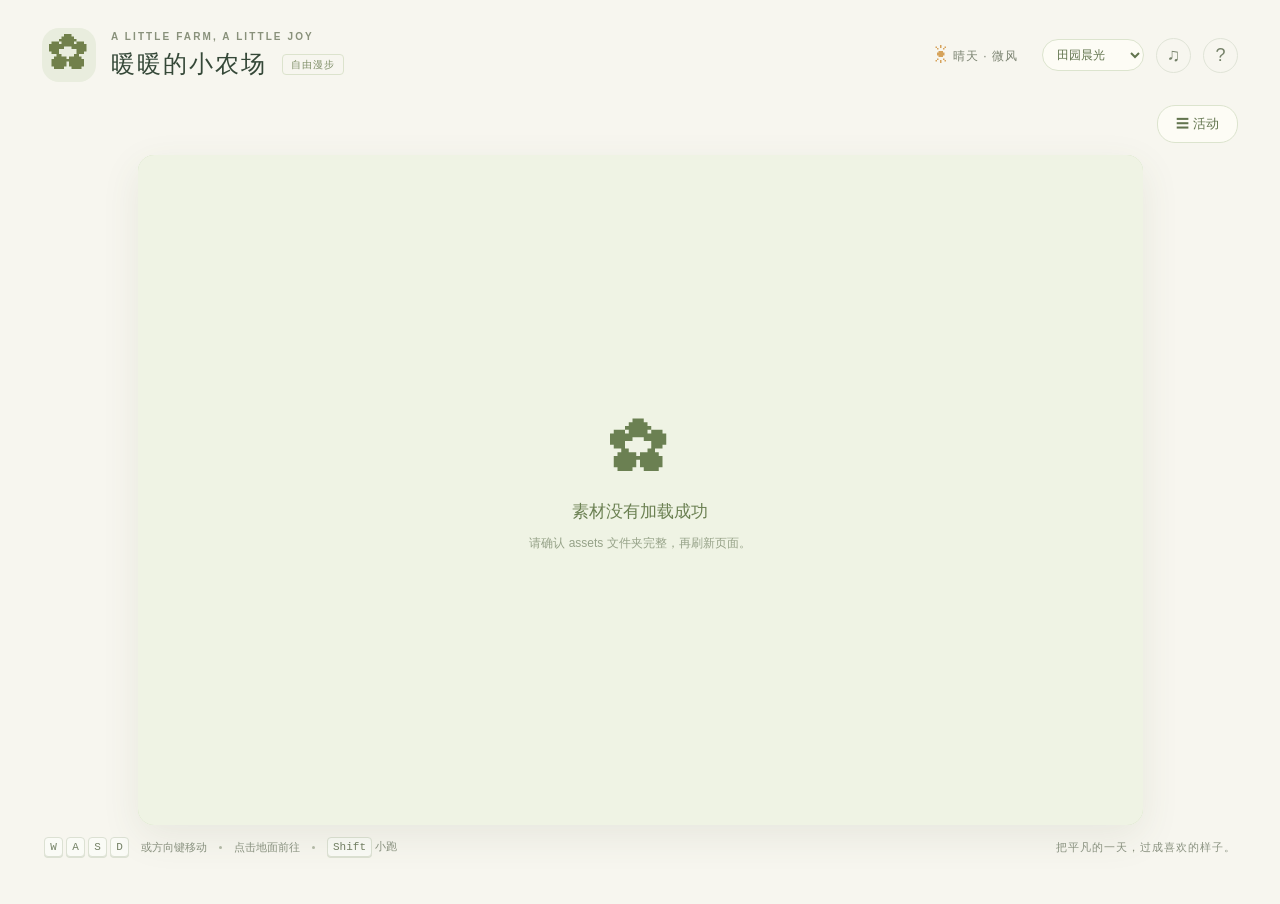
==== index.html @ e3408d58 "feat: add cozy farm game" ====
<!doctype html>
<html lang="zh-CN">
  <head>
    <meta charset="UTF-8" />
    <meta name="viewport" content="width=device-width, initial-scale=1" />
    <title>暖暖的小农场</title>
    <link rel="stylesheet" href="css/style.css?v=full-audit-69" />
    <link rel="stylesheet" href="css/travel.css?v=full-audit-69" />
    <link rel="stylesheet" href="css/fridge.css?v=fridge-65" />
    <link rel="stylesheet" href="css/medicine.css?v=medicine-67" />
  </head>
  <body>
    <main class="farm-app">
      <header>
        <div class="brand">
          <span class="brand-icon">✿</span>
          <div>
            <p class="eyebrow">A LITTLE FARM, A LITTLE JOY</p>
            <h1>暖暖的小农场<span>自由漫步</span></h1>
          </div>
        </div>
        <div class="header-right">
          <span class="weather">☀ <span>晴天 · 微风</span></span
          ><select id="music-track" aria-label="选择背景音乐">
            <option value="meadow">田园晨光</option>
            <option value="breeze">微风小步舞</option>
            <option value="moon">月光摇篮曲</option></select
          ><button
            id="sound"
            class="icon-button"
            aria-label="开启背景音乐"
            title="点击游戏后播放背景音乐"
          >
            ♫</button
          ><button id="help" class="icon-button" aria-label="操作说明" title="操作说明">?</button>
        </div>
      </header>
      <button
        id="toggle-activities"
        class="activities-toggle"
        aria-expanded="false"
        aria-controls="activity-drawer"
      >
        ☰ 活动
      </button>
      <div class="play-layout">
        <div class="play-area">
          <section class="game-shell" aria-label="可操作的农场场景">
            <canvas
              id="game"
              width="1536"
              height="1024"
              tabindex="0"
              aria-label="农场游戏，方向键或 WASD 移动，E 互动，Shift 奔跑"
            ></canvas>
            <div id="loading" class="loading">
              <span>✿</span><strong>农场正在醒来…</strong>
              <p>草地、阳光，还有等你的小伙伴</p>
            </div>
            <div class="scene-badge"><span class="live-dot"></span> 慢慢走，今天没有要赶的路</div>
            <div id="toast" class="toast" role="status" aria-live="polite">
              点击草地，开始你的农场散步吧
            </div>
            <button id="interact" class="interact" hidden>互动 <kbd>E</kbd></button>
            <button id="pump-swing" class="interact pump-swing" hidden>
              按住用力荡 <kbd>空格</kbd>
            </button>
            <section id="clothes-panel" class="clothes-panel" aria-label="衣柜换衣服" hidden>
              <strong>暖暖的衣柜</strong>
              <p>挑一套今天想穿的衣服</p>
              <button data-outfit="pink" aria-pressed="true">🌸 拿出并穿上粉色格纹裙</button>
              <button data-outfit="blue" aria-pressed="false">🩵 拿出并穿上蓝色格纹裙</button>
              <button data-outfit="pajamas" aria-pressed="false">🌙 拿出并穿上兔兔睡衣</button>
              <button data-outfit="robe" aria-pressed="false">🛁 拿出并穿上浴袍</button>
              <button data-outfit="down" aria-pressed="false">❄ 拿出并穿上羽绒服</button>
              <button data-room="shoeRack">🥿 去鞋架拿拖鞋</button>
              <button id="close-clothes">关上衣柜</button>
            </section>
            <section id="kitchen-panel" class="clothes-panel" aria-label="选择要做的饭" hidden>
              <strong>今天做什么？</strong>
              <p>食材可用背包或冰箱里的；做好后端到饭桌</p>
              <button data-recipe="vegetables">🍚 蔬菜饭</button
              ><button data-recipe="mushroom">🍄 蘑菇汤（1 个蘑菇）</button
              ><button data-recipe="fish">🐟 煎鱼（1 条鱼）</button
              ><button data-recipe="meat">🥩 肉菜饭（1 份肉）</button
              ><button id="close-kitchen">收起菜单</button>
            </section>
            <div class="dpad" aria-label="触屏方向控制">
              <button data-key="ArrowUp" aria-label="向上走">↑</button
              ><button data-key="ArrowLeft" aria-label="向左走">←</button
              ><button data-key="ArrowDown" aria-label="向下走">↓</button
              ><button data-key="ArrowRight" aria-label="向右走">→</button>
            </div>
          </section>
          <footer>
            <div class="instructions">
              <span class="key-group"><kbd>W</kbd><kbd>A</kbd><kbd>S</kbd><kbd>D</kbd></span
              ><span>或方向键移动</span><i></i><span>点击地面前往</span><i></i
              ><span><kbd>Shift</kbd> 小跑</span>
            </div>
            <span class="footer-note">把平凡的一天，过成喜欢的样子。</span>
          </footer>
        </div>
        <aside id="activity-drawer" aria-label="活动菜单" hidden>
          <div class="drawer-heading">
            <h2>想做点什么？</h2>
            <button id="close-activities" aria-label="收起活动菜单">×</button>
          </div>
          <nav class="travel-bar" aria-label="进出家门">
            <span id="scene-name">🌿 农场</span><button id="go-house">⌂ 开门回家</button
            ><button id="go-farm" hidden>🌿 返回农场</button>
            <span id="farm-clock">☀ 09:00 · 白天</span
            ><select id="time-of-day" aria-label="切换农场时间">
              <option value="9">白天</option>
              <option value="13">中午</option>
              <option value="18">夜晚</option>
              <option value="23">深夜</option>
            </select>
            <select id="farm-season" aria-label="选择季节">
              <option value="0">春天</option>
              <option value="1">夏天</option>
              <option value="2">秋天</option>
              <option value="3">冬天</option>
            </select>
            <span id="season-progress">春天 · 第1天，共4天</span>
            <select id="farm-weather" aria-label="选择天气">
              <option value="sunny">晴天</option>
              <option value="cloudy">多云</option>
              <option value="rain">下雨</option>
              <option value="wind">微风</option>
              <option value="snow">下雪</option>
              <option value="hail">冰雹</option>
            </select>
            <span id="health-status" hidden></span>
            <span id="pet-health-status" hidden></span>
            <span id="room-hint">沿着小路去探索吧</span
            ><strong id="inventory" class="inventory">🌼 0　🐟 0　♡ 0</strong>
            <button id="open-backpack">🎒 背包</button>
            <button id="open-guide">📖 图鉴</button>
            <button id="open-medicine" hidden>💊 药盒和疗程</button>
          </nav>
          <section class="control-deck" aria-label="今天想玩什么">
            <div id="farm-buttons" class="control-group">
              <h2>🌿 农场活动</h2>
              <div class="control-grid">
                <button data-place="pen">⌂ 进入养殖场</button
                ><button data-place="animals">🌾 给动物喂食</button
                ><button data-place="pond">🐟 池塘钓鱼</button>
                <button id="open-farm-care">♡ 抚摸动物和感情度</button>
                <button id="herd-cat" hidden>🐈 带鸡去放牧</button>
                <button id="herd-dog" hidden>🐕 带大动物放牧</button>
                <button id="shelter-animals">☂ 带回避雨</button>
                <button data-place="flowers">🌼 采花</button><button id="ride-horse">🐴 骑马</button
                ><button id="go-swing" data-place="swing">♧ 荡秋千</button>
                <button data-place="travel">🧭 走出农场</button>
              </div>
            </div>
            <div id="room-buttons" class="control-group" hidden>
              <h2>⌂ 屋内活动</h2>
              <div class="control-grid">
                <button data-room="bed">🛏 睡觉</button
                ><button data-room="wardrobe">♧ 卧室左侧 · 衣柜换衣</button
                ><button data-room="tv">📺 看电视</button>
                <button data-room="bathroom">🫧 洗手</button
                ><button data-room="toilet">🚽 使用马桶</button
                ><button data-room="balcony">☀ 去阳台</button>
                <button data-room="bedroom">☾ 去卧室</button
                ><button data-room="petFood">🥣 添猫粮狗粮</button>
                <button data-room="balconyDoor">🚪 开关阳台门</button>
                <button data-room="curtains">🪟 开关窗帘</button>
                <button data-room="nap">☀ 睡午觉</button>
                <button data-room="alarm">⏰ 床头闹钟</button>
                <button data-room="bath">🛁 洗澡</button>
                <button data-room="sofa">🛋 坐沙发</button
                ><button data-room="kitchen">🍳 厨房做饭</button
                ><button data-room="fridge">❄ 厨房冰箱</button
                ><button data-room="dining">🍽 饭桌吃饭</button>
                <button data-room="shoeRack">👟 鞋架和袜子</button>
                <button id="water-plants">🌱 照顾盆栽</button>
                <button data-room="airConditioner">❄ 开关空调</button>
              </div>
            </div>
            <div id="explore-buttons" class="control-group" hidden>
              <h2 id="explore-title">往哪里走？</h2>
              <div id="explore-grid" class="control-grid"></div>
            </div>
            <div class="control-group">
              <h2>🐾 小伙伴</h2>
              <div class="control-grid pet-grid">
                <button id="walk-dog" aria-pressed="false">🐕 遛萨摩耶</button
                ><button data-play-pet="dog">⚾ 和狗玩球</button
                ><button data-play-pet="cat">🧶 和猫玩球</button>
                <button id="talk-nuannuan">💬 和暖暖聊聊</button>
                <button id="open-pet-care">🫶 抱抱和照料</button>
              </div>
            </div>
          </section>
        </aside>
      </div>
    </main>
    <section id="friend-panel" class="friend-panel" aria-label="和朋友聊天" hidden>
      <button id="close-friend" aria-label="结束聊天">×</button>
      <h2 id="friend-title">交朋友</h2>
      <p id="friend-line"></p>
      <button data-friend-action="hello">👋 打个招呼</button
      ><button data-friend-action="flower">🌼 送一朵花</button
      ><button data-friend-action="food">🥐 分享一份食物</button>
    </section>
    <dialog id="farm-care-dialog">
      <button id="close-farm-care" aria-label="关闭动物照料">×</button>
      <h2>♡ 和农场动物亲近</h2>
      <p>轻轻摸摸它们，感情度会增加。长时间不陪伴，或下雨忘了带回棚里，感情度会慢慢下降。</p>
      <ul id="farm-care-list"></ul>
    </dialog>
    <dialog id="backpack-dialog">
      <button id="close-backpack" aria-label="关闭背包">×</button>
      <h2>🎒 暖暖的背包</h2>
      <p>花朵、小鱼、食物、蘑菇、虫子、木材和树叶都放在这里。</p>
      <ul id="bag-items"></ul>
      <button id="eat-food">吃一份食物</button>
      <p>新鲜食材可存进家里的冰箱；取出的冰淇淋和冰沙可以到饭桌坐下吃。</p>
      <p>物品在本次游戏里保留，刷新后重新开始。</p>
    </dialog>
    <dialog id="guide-dialog" class="collection-dialog">
      <button id="close-guide" aria-label="关闭图鉴">×</button>
      <h2>📖 暖暖的图鉴</h2>
      <p>老鼠、鱼、蘑菇、大树、树叶和动物，发现与捕获记录会自动保存。</p>
      <div id="guide-items"></div>
    </dialog>
    <dialog id="medicine-dialog" class="collection-dialog" aria-label="药盒和疗程">
      <button id="close-medicine" aria-label="收好药盒">×</button>
      <h2>💊 药盒和疗程</h2>
      <p>这是游戏里的虚构药水。医生开药后，每天用两种，完成三天疗程再恢复；同一天重复用药不会更快。</p>
      <ul id="medicine-list"></ul>
      <p>猫狗用药要走近它们，等它们醒着再喂。没完成的疗程会保留，不会过一天就自动好。</p>
    </dialog>
    <dialog id="fridge-dialog" class="collection-dialog" aria-label="厨房冰箱">
      <button id="close-fridge" aria-label="关好冰箱门">×</button>
      <h2>❄ 厨房冰箱</h2>
      <p>上层放冷冻肉和鱼，下层放冰淇淋、冰沙。做饭可直接用冰箱里的食材。</p>
      <ul id="fridge-items"></ul>
      <p id="fridge-freshness"></p>
      <button id="discard-spoiled-food">清理背包里变质的食物</button>
    </dialog>
    <dialog id="pet-care-dialog" class="collection-dialog">
      <button id="close-pet-care" aria-label="收起宠物照料">×</button>
      <h2>🫶 照料小伙伴</h2>
      <p>猫狗可抱、可背；小马可以骑出去。羊、猪、牛和鸡留在养殖场，可进去喂食、抚摸。</p>
      <label for="care-pet">选一个小伙伴</label
      ><select id="care-pet">
        <option value="cat">布偶猫</option>
        <option value="dog">萨摩耶</option>
        <option value="lamb">小羊</option>
        <option value="chicken">小鸡</option>
        <option value="pig">小猪</option>
        <option value="cow">小牛</option>
        <option value="horse">小马</option>
      </select>
      <div class="choice-grid">
        <button data-pet-care="hold">抱在怀里</button><button data-pet-care="back">背在背上</button
        ><button data-pet-care="bed">让它上床</button><button data-pet-care="wash">给它洗澡</button
        ><button data-pet-care="release">放下来 / 下床</button>
        <button data-pet-care="push">推着一起走</button
        ><button data-pet-care="ride">骑着去散步</button>
      </div>
    </dialog>
    <dialog id="alarm-dialog" class="collection-dialog">
      <button id="close-alarm" aria-label="收起闹钟">×</button>
      <h2>⏰ 床头闹钟</h2>
      <label for="nap-duration">午觉睡多久？</label>
      <select id="nap-duration" aria-label="午睡时长">
        <option value="0.5">半小时午觉（游戏里约 15 秒）</option>
        <option value="1">一小时午觉（游戏里约 30 秒）</option>
        <option value="1.5">一个半小时午觉（游戏里约 45 秒）</option>
      </select>
      <label for="morning-alarm">早上几点响？</label>
      <select id="morning-alarm" aria-label="早上闹钟时间">
        <option value="7">早上 7 点</option>
        <option value="8">早上 8 点</option>
        <option value="9">早上 9 点</option>
      </select>
      <p>睡前自动上好闹钟，到点叮铃铃响。午觉醒来仍是下午。开启声音就能听见铃声。</p>
      <button id="save-alarm">设好闹钟</button>
    </dialog>
    <dialog id="fish-dialog" class="collection-dialog">
      <h2>🐟 看看刚钓上的鱼</h2>
      <canvas
        id="caught-fish-picture"
        width="360"
        height="240"
        role="img"
        aria-label="刚钓上来的鱼"
        style="
          display: block;
          width: 100%;
          max-width: 360px;
          height: auto;
          margin: auto;
        "
      ></canvas>
      <p id="caught-fish-name"></p>
      <p id="caught-fish-description">已经放进背包，可以慢慢看清它的样子。</p>
      <button id="close-fish">看好了，继续玩</button>
    </dialog>
    <dialog id="shoes-dialog" class="collection-dialog">
      <button id="close-shoes" aria-label="收起鞋架">×</button>
      <h2>👟 暖暖的鞋架</h2>
      <p>在家穿拖鞋。选好的外出鞋，会在出门时换上。</p>
      <h3>出门穿什么？</h3>
      <div id="shoe-options" class="choice-grid"></div>
      <h3>家里的拖鞋</h3>
      <div id="slipper-options" class="choice-grid"></div>
      <h3>挑一双袜子</h3>
      <div id="sock-options" class="choice-grid"></div>
      <p id="shoe-summary" role="status"></p>
    </dialog>
    <dialog id="help-dialog">
      <button id="close-help" aria-label="关闭说明">×</button><span class="dialog-flower">✿</span>
      <h2>欢迎来到暖暖的小农场</h2>
      <p>方向键 / WASD 移动，Shift 小跑，E 互动。<br />点击地面也可以自动绕路前往。</p>
      <p>
        在桥上抛竿后等浮漂，鱼会先试探鱼饵。<br />浮漂沉下去时按 E 提竿，再按住 E 收线。<br />拉力变红就松开一下，也可以按住屏幕按钮。<br />走开或按
        Esc 可以收起鱼竿。
      </p>
      <p>
        树、房子、围栏和动物不能攀爬。<br />点「骑马」上马，E 下马。<br />点「开门回家」探索房间，客厅可以看电视。
      </p>
      <p>第一次操作后播放舒缓音乐和轻流水声。<br />右上角音符可以静音。</p>
      <button id="start-playing">去散步吧 →</button>
    </dialog>
    <!-- 普通脚本共享游戏状态：保留以下加载顺序；game.js 在功能模块后启动。 -->
    <script src="js/music.js?v=voice-24"></script>
    <script src="js/world.js?v=texture-audit-75"></script>
    <script src="js/farm.js?v=texture-audit-76"></script>
    <script src="js/fishing.js?v=fish-species-35"></script>
    <script src="js/pets.js?v=texture-audit-75"></script>
    <script src="js/swing.js?v=art-3"></script>
    <script src="js/toilet.js?v=bathroom-align-42"></script>
    <script src="js/home.js?v=texture-audit-75"></script>
    <script src="js/play.js?v=pet-plants-58"></script>
    <script src="js/night.js?v=texture-audit-75"></script>
    <script src="js/seasons.js?v=logic-review-72"></script>
    <script src="js/meteor.js?v=buildings-48"></script>
    <script src="js/barn.js?v=barn-45"></script>
    <script src="js/fireflies.js?v=pet-follow-44"></script>
    <script src="js/herding.js?v=seasonal-friends-63"></script>
    <script src="js/voices.js?v=pet-nearby-71"></script>
    <script src="js/animal-care.js?v=pet-plants-58"></script>
    <script src="js/explore.js?v=texture-audit-75"></script>
    <script src="js/seasonal-friends.js?v=seasonal-friends-63"></script>
    <script src="js/forest-adventure.js?v=guide-52"></script>
    <script src="js/market.js?v=texture-audit-76"></script>
    <script src="js/bath.js?v=bathrobe-37"></script>
    <script src="js/living.js?v=texture-audit-75"></script>
    <script src="js/belongings.js?v=texture-audit-75"></script>
    <script src="js/pet-care.js?v=texture-audit-75"></script>
    <script src="js/scenery.js?v=texture-audit-75"></script>
    <script src="js/buildings.js?v=texture-audit-75"></script>
    <script src="js/pet-health.js?v=texture-audit-75"></script>
    <script src="js/discoveries.js?v=guide-52"></script>
    <script src="js/animal-travel.js?v=logic-review-72"></script>
    <script src="js/late-sleep.js?v=logic-review-72"></script>
    <script src="js/plants.js?v=fridge-65"></script>
    <script src="js/pet-eating.js?v=pet-plants-58"></script>
    <script src="js/air-conditioner.js?v=season-days-61"></script>
    <script src="js/fridge.js?v=logic-review-72"></script>
    <script src="js/medicine.js?v=logic-review-72"></script>
    <script src="js/game.js?v=texture-audit-76"></script>
    <script src="js/drawer.js?v=art-3"></script>
  </body>
</html>
---- css/style.css ----
/* 页面基础样式：主题、场景画布、输入控件与通用弹窗。 */

:root {
  font-family: 'PingFang SC', 'Microsoft YaHei', sans-serif;
  color: #354838;
  background: #f7f6ef;
  font-synthesis: none;
}
* {
  box-sizing: border-box;
}
body {
  margin: 0;
}
.farm-app {
  max-width: 1560px;
  padding: 28px 42px 32px;
  margin: auto;
}
header {
  display: flex;
  align-items: center;
  justify-content: space-between;
  margin-bottom: 23px;
}
.brand {
  display: flex;
  align-items: center;
  gap: 15px;
}
.brand-icon {
  display: grid;
  place-items: center;
  background: #e9edde;
  color: #71804b;
  border-radius: 17px;
  width: 54px;
  height: 54px;
  font-size: 40px;
  flex-shrink: 0;
}
.eyebrow {
  font-size: 10px;
  letter-spacing: 2.1px;
  font-weight: 600;
  color: #89917b;
  margin: 0 0 6px;
}
h1 {
  font-size: 24px;
  letter-spacing: 2px;
  margin: 0;
  font-weight: 650;
  white-space: nowrap;
}
h1 span {
  font-size: 10px;
  letter-spacing: 1px;
  margin-left: 15px;
  color: #7d8d66;
  border: 1px solid #dce3cd;
  padding: 4px 8px;
  border-radius: 4px;
  vertical-align: middle;
}
.header-right {
  display: flex;
  align-items: center;
  gap: 12px;
}
.weather {
  font-size: 24px;
  color: #d6a35b;
  margin-right: 12px;
  white-space: nowrap;
}
.weather span {
  color: #7b8371;
  font-size: 12px;
  vertical-align: middle;
  letter-spacing: 1px;
}
button {
  font: inherit;
  cursor: pointer;
  -webkit-tap-highlight-color: transparent;
}
.icon-button {
  width: 35px;
  height: 35px;
  border: 1px solid #e0e4d7;
  background: transparent;
  border-radius: 50%;
  color: #758169;
  font-size: 18px;
}
.icon-button.active {
  background: #e1e9d2;
}
.game-shell {
  position: relative;
  border-radius: 16px;
  overflow: hidden;
  background: #c8deb2;
  box-shadow: 0 12px 38px #52634418;
  aspect-ratio: 3/2;
  max-height: calc(100vh - 250px);
  min-height: 320px;
  margin: auto;
}
canvas {
  display: block;
  width: 100%;
  height: 100%;
  object-fit: contain;
  cursor: crosshair;
  outline: none;
  touch-action: none;
}
.scene-badge {
  position: absolute;
  left: 22px;
  top: 21px;
  background: #fff9e9e3;
  color: #627052;
  border: 1px solid #fff9;
  padding: 9px 14px;
  border-radius: 30px;
  font-size: 11px;
  letter-spacing: 1px;
  pointer-events: none;
}
.live-dot {
  display: inline-block;
  background: #89a868;
  width: 6px;
  height: 6px;
  border-radius: 50%;
  margin-right: 6px;
}
.toast {
  position: absolute;
  bottom: 23px;
  left: 50%;
  transform: translateX(-50%);
  background: #fffbeded;
  border: 1px solid #fff8;
  padding: 11px 21px;
  border-radius: 30px;
  color: #5a654f;
  font-size: 13px;
  white-space: nowrap;
  box-shadow: 0 3px 14px #30402010;
  pointer-events: none;
  transition: opacity 0.4s;
}
.toast.quiet {
  opacity: 0;
}
.interact {
  position: absolute;
  bottom: 74px;
  left: 50%;
  transform: translateX(-50%);
  border: 0;
  background: #657b48;
  color: white;
  border-radius: 25px;
  padding: 10px 20px;
  box-shadow: 0 4px 18px #29341940;
}
.interact kbd {
  background: #fff2;
  border-color: #fff3;
  color: white;
  margin-left: 8px;
}
footer {
  display: flex;
  justify-content: space-between;
  align-items: center;
  padding: 17px 2px 23px;
  font-size: 11px;
  color: #8a9280;
}
.instructions {
  display: flex;
  align-items: center;
  gap: 12px;
}
.key-group {
  display: flex;
  gap: 3px;
}
kbd {
  display: inline-block;
  font: 10px inherit;
  min-width: 19px;
  text-align: center;
  padding: 3px 5px;
  border: 1px solid #dce1d3;
  background: #fafbf6;
  border-radius: 4px;
  color: #738064;
  box-shadow: 0 1px 0 #dce1d3;
}
.instructions i {
  width: 3px;
  height: 3px;
  border-radius: 50%;
  background: #b4bba8;
}
.footer-note {
  letter-spacing: 1px;
}
.activity-bar {
  display: flex;
  align-items: center;
  border-top: 1px solid #e3e6da;
  padding-top: 23px;
  gap: 16px;
}
.activity-title {
  min-width: 220px;
  margin-right: 8px;
}
.activity-title .eyebrow {
  font-size: 8px;
  letter-spacing: 1.6px;
}
h2 {
  font-size: 17px;
  font-weight: 600;
  letter-spacing: 1px;
  margin: 8px 0;
}
.activity-title p {
  color: #949b8b;
  font-size: 10px;
  margin: 8px 0;
}
.activity {
  display: flex;
  align-items: center;
  text-align: left;
  gap: 12px;
  flex: 1;
  border: 1px solid #e2e7d9;
  border-radius: 12px;
  background: #fcfcf7;
  padding: 17px 16px;
  color: #506047;
  transition:
    transform 0.2s,
    background 0.2s;
}
.activity:hover {
  transform: translateY(-3px);
  background: #edf1e3;
}
.activity:focus-visible,
button:focus-visible {
  outline: 2px solid #7d925f;
  outline-offset: 3px;
}
.activity-icon {
  font-size: 27px;
  background: #f0f2e7;
  border-radius: 11px;
  padding: 8px;
}
.activity strong {
  display: block;
  font-size: 13px;
  font-weight: 550;
}
.activity small {
  display: block;
  color: #969d8e;
  font-size: 10px;
  margin-top: 7px;
}
.arrow {
  margin-left: auto;
  color: #9ca68d;
  font-size: 19px;
}
.pocket {
  padding-left: 14px;
  border-left: 1px solid #e1e6d7;
  min-width: 150px;
}
.pocket span {
  font-size: 10px;
  color: #949b88;
}
.pocket strong {
  display: block;
  margin-top: 12px;
  font-size: 12px;
  font-weight: 500;
}
.loading {
  position: absolute;
  inset: 0;
  display: flex;
  align-items: center;
  justify-content: center;
  flex-direction: column;
  background: #eff3e4;
  z-index: 3;
  color: #6b8052;
}
.loading span {
  font-size: 60px;
  animation: spin 8s linear infinite;
}
.loading strong {
  font-size: 17px;
  margin-top: 15px;
}
.loading p {
  font-size: 12px;
  color: #96a288;
}
.loading[hidden] {
  display: none;
}
.dpad {
  display: none;
  position: absolute;
  bottom: 20px;
  left: 20px;
  grid-template-columns: repeat(3, 38px);
  grid-template-rows: repeat(2, 38px);
  gap: 4px;
}
.dpad button {
  border: 1px solid #fff8;
  border-radius: 10px;
  background: #fffbedcc;
  color: #62744e;
  font-size: 20px;
  touch-action: none;
}
.dpad button:first-child {
  grid-column: 2;
}
.dpad button:nth-child(2) {
  grid-column: 1;
  grid-row: 2;
}
.dpad button:nth-child(3) {
  grid-column: 2;
  grid-row: 2;
}
.dpad button:nth-child(4) {
  grid-column: 3;
  grid-row: 2;
}
dialog {
  border: 1px solid #e3e8d6;
  border-radius: 20px;
  padding: 35px 40px;
  background: #fafbf3;
  color: #526448;
  max-width: 440px;
  box-shadow: 0 20px 80px #21331d44;
  text-align: center;
}
dialog::backdrop {
  background: #24381a66;
  backdrop-filter: blur(5px);
}
dialog p {
  font-size: 13px;
  line-height: 2;
  color: #7e8973;
}
.dialog-flower {
  font-size: 40px;
  color: #9eab6d;
}
#close-help {
  position: absolute;
  right: 15px;
  top: 10px;
  border: 0;
  background: none;
  color: #929b85;
  font-size: 27px;
}
#start-playing {
  border: 0;
  border-radius: 20px;
  background: #74885b;
  color: #fff;
  padding: 10px 26px;
  margin-top: 10px;
}
@keyframes spin {
  to {
    transform: rotate(360deg);
  }
}
@media (min-width: 1000px) {
  .game-shell {
    width: min(100%, calc((100vh - 290px) * 1.5));
    min-width: 730px;
  }
}
@media (max-width: 1000px) {
  .farm-app {
    padding: 22px;
  }
  .activity-bar {
    flex-wrap: wrap;
  }
  .activity-title {
    width: 100%;
  }
  .pocket {
    border: 0;
  }
  .footer-note {
    display: none;
  }
  .game-shell {
    min-height: 0;
    max-height: none;
  }
  .activity {
    min-width: 190px;
  }
}
/* 中等宽度先把音乐和天气放到下一行，避免标题与徽标被挤成碎行。 */
@media (min-width: 601px) and (max-width: 1000px) {
  header {
    flex-wrap: wrap;
    gap: 16px;
  }
  .header-right {
    width: 100%;
    justify-content: flex-end;
  }
}
@media (max-width: 600px) {
  .farm-app {
    padding: 16px 12px;
  }
  .brand-icon {
    width: 42px;
    height: 42px;
    font-size: 30px;
  }
  .brand {
    gap: 10px;
  }
  h1 {
    font-size: 19px;
  }
  h1 span,
  .weather,
  .brand .eyebrow {
    display: none;
  }
  .header-right {
    gap: 7px;
  }
  header {
    margin-bottom: 16px;
    flex-wrap: wrap;
    gap: 10px;
  }
  .game-shell {
    aspect-ratio: 3/2;
    border-radius: 12px;
  }
  .scene-badge {
    top: 10px;
    left: 10px;
    font-size: 9px;
    padding: 6px 9px;
  }
  .toast {
    font-size: 10px;
    bottom: 12px;
    padding: 8px 12px;
    max-width: 90%;
    white-space: normal;
    text-align: center;
  }
  .dpad {
    display: grid;
    transform: scale(0.8);
    transform-origin: bottom left;
    bottom: 12px;
    left: 12px;
  }
  .interact {
    bottom: 54px;
    font-size: 11px;
    padding: 7px 12px;
  }
  footer {
    padding: 13px 0;
  }
  .instructions {
    gap: 7px;
    font-size: 9px;
  }
  .instructions i,
  .key-group {
    display: none;
  }
  .activity-bar {
    gap: 9px;
    padding-top: 16px;
  }
  .activity-title {
    min-width: 0;
  }
  .activity {
    min-width: 100%;
    padding: 12px;
  }
  .pocket {
    display: flex;
    gap: 15px;
    align-items: center;
    padding: 10px 0;
  }
  .pocket strong {
    margin: 0;
  }
}
---- css/travel.css ----
/* 活动菜单、场景导航、衣柜与物品弹窗；窄屏布局放在对应规则之后。 */

.travel-bar {
  display: flex;
  align-items: center;
  gap: 10px;
  padding: 0 0 18px;
  font-size: 12px;
  color: #7e8b70;
  flex-wrap: wrap;
}
.travel-bar button {
  border: 1px solid #dce4ce;
  background: #fdfcf5;
  color: #62744e;
  border-radius: 18px;
  padding: 8px 16px;
}
.travel-bar button:hover {
  background: #eaf0de;
}
.travel-bar button[hidden] {
  display: none;
}
.travel-bar #scene-name {
  font-weight: 600;
  margin-right: 8px;
}
.travel-bar #room-hint {
  margin-left: auto;
  font-size: 11px;
}
.activity:disabled {
  opacity: 0.4;
  cursor: default;
  transform: none;
}
@media (max-width: 600px) {
  .travel-bar {
    font-size: 11px;
    gap: 7px;
  }
  .travel-bar button {
    padding: 7px 10px;
  }
  #room-hint {
    display: none;
  }
}
.travel-bar #room-buttons {
  display: flex;
  gap: 7px;
  flex-wrap: wrap;
}
.travel-bar #room-buttons[hidden] {
  display: none;
}
.pump-swing {
  bottom: 88px;
  background: #78915b;
  color: #fffbed;
  touch-action: none;
}
.pump-swing:disabled {
  opacity: 0.55;
}
.control-deck {
  display: grid;
  grid-template-columns: minmax(0, 2fr) minmax(220px, 1fr);
  gap: 16px;
  border-top: 1px solid #e0e5d6;
  padding-top: 18px;
}
.control-group {
  background: #fcfcf6;
  border: 1px solid #e2e7d9;
  border-radius: 14px;
  padding: 15px;
}
.control-group[hidden] {
  display: none;
}
.control-group h2 {
  font-size: 13px;
  color: #697b57;
  margin: 0 0 12px;
}
.control-grid {
  display: grid;
  grid-template-columns: repeat(3, minmax(0, 1fr));
  gap: 8px;
}
.control-grid button {
  border: 1px solid #e0e6d4;
  border-radius: 9px;
  background: #f6f8ee;
  color: #5d714b;
  padding: 11px 6px;
  font-size: 12px;
  white-space: nowrap;
}
.control-grid button:hover {
  background: #e7eedb;
}
.control-grid button:disabled {
  opacity: 0.45;
}
.pet-grid {
  grid-template-columns: repeat(2, minmax(0, 1fr));
}
.control-deck #room-buttons {
  display: block;
}
.control-deck #room-buttons[hidden] {
  display: none;
}
.inventory {
  font-size: 12px;
  font-weight: 500;
  color: #7d856e;
  border-left: 1px solid #dce3d0;
  padding-left: 14px;
}
#bag-items {
  list-style: none;
  padding: 0;
  text-align: left;
}
#bag-items li {
  display: flex;
  justify-content: space-between;
  gap: 60px;
  padding: 14px 4px;
  border-bottom: 1px solid #e2e7d9;
}
#close-backpack {
  position: absolute;
  right: 14px;
  top: 9px;
  border: 0;
  background: none;
  font-size: 25px;
  color: #7d8d66;
}
#eat-food,
.friend-panel button {
  border: 1px solid #dce4ce;
  background: #f6f8ee;
  color: #62744e;
  border-radius: 12px;
  padding: 10px 14px;
}
#eat-food:disabled {
  opacity: 0.4;
}
.friend-panel {
  position: fixed;
  left: 50%;
  top: 50%;
  transform: translate(-50%, -50%);
  z-index: 5;
  max-width: 90%;
  width: 370px;
  padding: 25px;
  background: #fffbedf5;
  color: #62744e;
  border: 1px solid #dce4ce;
  border-radius: 18px;
  box-shadow: 0 12px 50px #34442433;
}
.friend-panel[hidden] {
  display: none;
}
.friend-panel p {
  font-size: 14px;
  line-height: 1.8;
}
.friend-panel button {
  margin: 5px;
}
.friend-panel #close-friend {
  position: absolute;
  right: 8px;
  top: 6px;
  background: none;
  border: 0;
  font-size: 23px;
}
#farm-clock {
  font-size: 11px;
  color: #7e8b70;
}
#time-of-day {
  font: inherit;
  color: #62744e;
  border: 1px solid #dce4ce;
  border-radius: 16px;
  background: #fdfcf5;
  padding: 6px 8px;
}
@media (min-width: 700px) {
  .game-shell {
    width: min(100%, calc((100vh - 390px) * 1.5));
    min-width: 0;
    min-height: 0;
    max-height: none;
  }
  footer {
    padding: 12px 2px 14px;
  }
  .travel-bar {
    padding-bottom: 12px;
  }
  .control-deck {
    padding-top: 14px;
  }
  .control-group {
    padding: 12px;
  }
}
@media (max-width: 600px) {
  .control-deck {
    grid-template-columns: 1fr;
    gap: 10px;
    padding-top: 12px;
  }
  .control-group {
    padding: 12px;
  }
  .control-grid button {
    font-size: 11px;
    padding: 10px 3px;
  }
  .pet-grid {
    grid-template-columns: repeat(3, minmax(0, 1fr));
  }
  .pet-grid button:first-child {
    grid-column: auto;
  }
  .inventory {
    margin-left: auto;
  }
}
#music-track {
  font: inherit;
  font-size: 12px;
  color: #62744e;
  border: 1px solid #dce4ce;
  border-radius: 16px;
  background: #fdfcf5;
  padding: 7px 10px;
  max-width: 140px;
}
.pet-play-buttons {
  display: flex;
  gap: 7px;
  flex-wrap: wrap;
}
.pet-play-buttons button {
  font-size: 11px;
  padding: 7px 10px;
  border: 1px solid #dce4ce;
  background: #fdfcf5;
  color: #62744e;
  border-radius: 16px;
}
footer {
  flex-wrap: wrap;
  gap: 12px;
}
@media (max-width: 600px) {
  #music-track {
    max-width: 105px;
    font-size: 10px;
    padding: 6px;
  }
  .pet-play-buttons {
    width: 100%;
  }
  .header-right {
    gap: 4px;
  }
}
.clothes-panel {
  position: absolute;
  right: 20px;
  top: 66px;
  z-index: 2;
  padding: 18px;
  background: #fffbedf2;
  border: 1px solid #d9dfc9;
  border-radius: 14px;
  box-shadow: 0 8px 25px #34442422;
  color: #657357;
  max-width: 240px;
}
.clothes-panel[hidden] {
  display: none;
}
.clothes-panel p {
  font-size: 11px;
  margin: 8px 0 14px;
  color: #8c947e;
}
.clothes-panel button {
  display: block;
  width: 100%;
  margin-top: 8px;
  padding: 9px 12px;
  border: 1px solid #dce2cf;
  border-radius: 9px;
  background: #fffdf6;
  color: #657357;
  font-size: 12px;
}
.clothes-panel button[aria-pressed='true'] {
  background: #e5edd9;
  border-color: #9caf82;
}
.collection-dialog {
  width: min(640px, 92vw);
  max-height: 85vh;
  overflow: auto;
  text-align: left;
  padding: 28px;
}
.collection-dialog h3 {
  font-size: 15px;
  margin: 24px 0 12px;
}
.collection-dialog > button {
  float: right;
  background: none;
  border: 0;
  color: #6a795a;
  font-size: 24px;
}
/* 文字操作按钮不是右上角的关闭图标，保持与其他操作一致的字号与点击区域。 */
#fish-dialog > #close-fish,
#alarm-dialog > #save-alarm {
  float: none;
  display: block;
  margin: 16px 0 0 auto;
  padding: 10px 16px;
  border: 1px solid #dce3ce;
  border-radius: 12px;
  background: #f5f7ed;
  color: #65764d;
  font-size: 14px;
}
.guide-grid,
.choice-grid {
  display: grid;
  grid-template-columns: repeat(2, minmax(0, 1fr));
  gap: 10px;
}
.guide-grid article {
  padding: 14px;
  border: 1px solid #e0e7d6;
  border-radius: 12px;
  background: #f6f8ef;
}
.guide-grid article > span {
  font-size: 27px;
  margin-right: 10px;
}
.guide-grid article p {
  font-size: 12px;
  line-height: 1.8;
  margin: 8px 0 0;
}
.choice-grid button {
  border: 1px solid #dce4ce;
  border-radius: 10px;
  background: #fafbf3;
  color: #62744e;
  padding: 12px;
}
.choice-grid button[aria-pressed='true'] {
  background: #e4eed8;
  border-color: #94ad7a;
}
#shoe-summary {
  background: #f3f5e8;
  padding: 12px;
  border-radius: 10px;
}
@media (max-width: 600px) {
  .clothes-panel {
    top: 12px;
    right: 12px;
    padding: 12px;
    max-width: 195px;
  }
  .clothes-panel button {
    padding: 7px;
    font-size: 11px;
  }
}
.activities-toggle {
  display: block;
  margin: 0 0 12px auto;
  border: 1px solid #dce4ce;
  border-radius: 18px;
  background: #fdfcf5;
  color: #62744e;
  padding: 9px 18px;
  font: inherit;
  font-size: 13px;
  cursor: pointer;
}
.play-layout {
  display: grid;
  grid-template-columns: minmax(0, 1fr);
  gap: 24px;
  align-items: start;
}
.play-layout:has(#activity-drawer:not([hidden])) {
  grid-template-columns: minmax(0, 1fr) 320px;
}
.play-area {
  min-width: 0;
}
.play-area .game-shell {
  width: min(100%, calc((100vh - 230px) * 1.5));
  min-width: 0;
  min-height: 0;
  max-height: none;
  margin-inline: auto;
}
.play-area footer {
  margin-bottom: 0;
}
.play-area .scene-badge {
  display: none;
}
#activity-drawer {
  background: #fcfcf6;
  border: 1px solid #e0e7d5;
  border-radius: 18px;
  padding: 18px;
  max-height: calc(100vh - 150px);
  overflow: auto;
  position: sticky;
  top: 20px;
}
#activity-drawer[hidden] {
  display: none;
}
.drawer-heading {
  display: flex;
  justify-content: space-between;
  align-items: center;
  margin-bottom: 18px;
}
.drawer-heading h2 {
  font-size: 16px;
  margin: 0;
}
.drawer-heading button {
  border: 0;
  background: none;
  color: #758565;
  font-size: 26px;
  cursor: pointer;
}
#activity-drawer .travel-bar {
  gap: 9px;
  padding-bottom: 16px;
}
#activity-drawer #scene-name {
  width: 100%;
}
#activity-drawer #room-hint {
  width: 100%;
  margin: 0;
}
#activity-drawer .inventory {
  border: 0;
  padding: 0;
}
#activity-drawer .control-deck {
  grid-template-columns: 1fr;
  gap: 12px;
}
#activity-drawer .control-grid {
  grid-template-columns: repeat(2, minmax(0, 1fr));
}
#activity-drawer .control-grid button {
  white-space: normal;
  line-height: 1.6;
  padding: 10px 6px;
}
#activity-drawer .control-group {
  padding: 12px;
}
.play-area .toast {
  bottom: 14px;
  max-width: 70%;
  white-space: normal;
  text-align: center;
  font-size: 12px;
  pointer-events: none;
}
.play-area .interact {
  bottom: 74px;
  max-width: 72%;
  white-space: normal;
}
.play-area .pump-swing {
  bottom: 130px;
}
.play-area .clothes-panel {
  top: 16px;
  right: 16px;
  max-height: calc(100% - 170px);
  overflow: auto;
}
@media (max-width: 850px) {
  .play-layout:has(#activity-drawer:not([hidden])) {
    grid-template-columns: minmax(0, 1fr) 270px;
  }
  .play-layout {
    gap: 14px;
  }
  #activity-drawer {
    padding: 12px;
  }
  .play-area .toast {
    font-size: 10px;
  }
  .play-area .interact {
    font-size: 11px;
    padding: 8px 12px;
  }
}
@media (max-width: 650px) {
  .play-layout:has(#activity-drawer:not([hidden])) {
    grid-template-columns: 1fr;
  }
  #activity-drawer {
    position: static;
    max-height: 60vh;
  }
  .play-area .toast {
    bottom: 10px;
    max-width: 72%;
  }
  .play-area .interact {
    bottom: 65px;
  }
  .play-area .pump-swing {
    bottom: 106px;
  }
  .play-area .clothes-panel {
    max-height: calc(100% - 115px);
    padding: 10px;
    max-width: 185px;
  }
}
---- css/fridge.css ----
#fridge-items {
  list-style: none;
  padding: 0;
  margin: 18px 0;
}
#fridge-items li {
  display: grid;
  grid-template-columns: minmax(110px, 1fr) auto auto;
  align-items: center;
  gap: 8px;
  padding: 10px 0;
  border-bottom: 1px solid #e2e6d8;
}
#fridge-items small {
  display: block;
  margin-top: 4px;
  color: #7e8872;
}
#fridge-items button {
  padding: 9px 12px;
  white-space: nowrap;
  border: 1px solid #dce3ce;
  border-radius: 12px;
  background: #f5f7ed;
  color: #65764d;
  font: inherit;
  font-size: 13px;
}
#fridge-items button:disabled,
#discard-spoiled-food:disabled {
  opacity: 0.45;
  cursor: default;
}
#fridge-dialog > #discard-spoiled-food {
  float: none;
  width: 100%;
  padding: 10px 14px;
  border: 1px solid #dce3ce;
  border-radius: 12px;
  background: #f5f7ed;
  color: #65764d;
  font: inherit;
  font-size: 13px;
}
#fridge-freshness {
  line-height: 1.7;
  color: #7e8872;
}
@media (max-width: 480px) {
  #fridge-items li {
    grid-template-columns: 1fr 1fr;
  }
  #fridge-items li > span {
    grid-column: 1 / -1;
  }
}
---- css/medicine.css ----
#medicine-list {
  list-style: none;
  padding: 0;
}
#medicine-list li {
  margin: 14px 0;
  padding: 16px;
  border: 1px solid #dde5d1;
  border-radius: 14px;
  background: #f7f8ef;
}
#medicine-list button {
  margin: 4px 8px 4px 0;
  padding: 9px 12px;
  border: 1px solid #cdd9bd;
  border-radius: 12px;
  background: #fffdf6;
  color: #586c43;
  font: inherit;
  cursor: pointer;
}
#medicine-list button:disabled {
  opacity: 0.5;
  cursor: default;
}
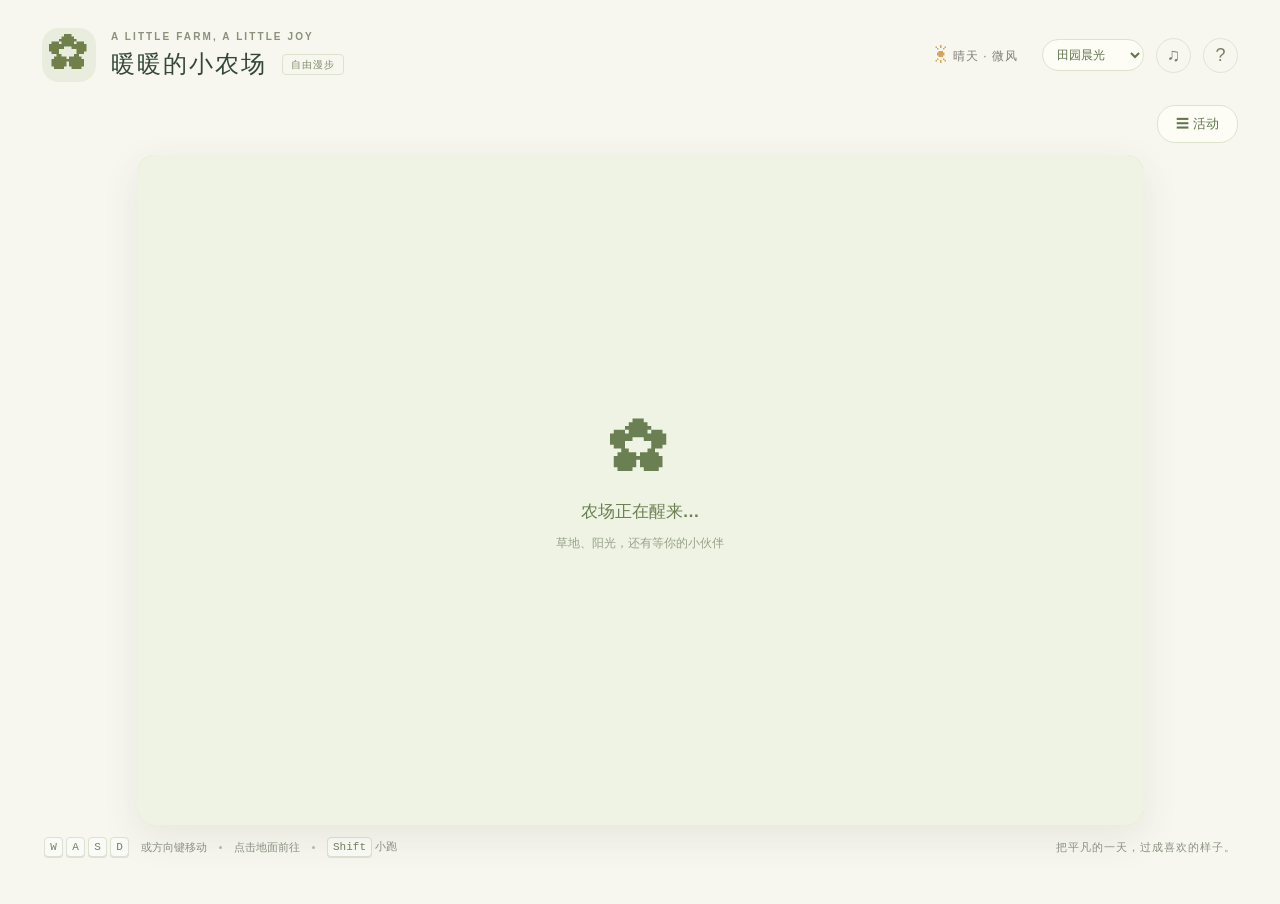
==== commit 3e5d887e: "feat: add complete web and iPad farm project" ====
--- a/index.html
+++ b/index.html
@@ -5,9 +5,10 @@
     <meta name="viewport" content="width=device-width, initial-scale=1" />
     <title>暖暖的小农场</title>
     <link rel="stylesheet" href="css/style.css?v=full-audit-69" />
-    <link rel="stylesheet" href="css/travel.css?v=full-audit-69" />
-    <link rel="stylesheet" href="css/fridge.css?v=fridge-65" />
-    <link rel="stylesheet" href="css/medicine.css?v=medicine-67" />
+    <link rel="stylesheet" href="css/travel.css?v=interaction-keys-86" />
+    <link rel="stylesheet" href="css/fridge.css?v=labeled-medicine-85" />
+    <link rel="stylesheet" href="css/medicine.css?v=labeled-medicine-85" />
+    <link rel="stylesheet" href="css/tv.css?v=tv-programs-95" />
   </head>
   <body>
     <main class="farm-app">
@@ -59,9 +60,14 @@
             </div>
             <div class="scene-badge"><span class="live-dot"></span> 慢慢走，今天没有要赶的路</div>
             <div id="toast" class="toast" role="status" aria-live="polite">
-              点击草地，开始你的农场散步吧
-            </div>
-            <button id="interact" class="interact" hidden>互动 <kbd>E</kbd></button>
+              布偶猫先在寄养所等你。点击草地，开始散步吧
+            </div>
+            <div id="interaction-actions" class="interaction-actions" aria-label="附近可做的动作">
+              <button id="interact" class="interact" hidden>互动 <kbd>E</kbd></button>
+              <button class="interact" data-interaction-slot="1" hidden>互动 <kbd>R</kbd></button>
+              <button class="interact" data-interaction-slot="2" hidden>互动 <kbd>T</kbd></button>
+              <button class="interact" data-interaction-slot="3" hidden>互动 <kbd>Y</kbd></button>
+            </div>
             <button id="pump-swing" class="interact pump-swing" hidden>
               按住用力荡 <kbd>空格</kbd>
             </button>
@@ -73,6 +79,11 @@
               <button data-outfit="pajamas" aria-pressed="false">🌙 拿出并穿上兔兔睡衣</button>
               <button data-outfit="robe" aria-pressed="false">🛁 拿出并穿上浴袍</button>
               <button data-outfit="down" aria-pressed="false">❄ 拿出并穿上羽绒服</button>
+              <p class="wardrobe-divider">柜子里还叠着几床被子</p>
+              <button data-quilt="pink" aria-pressed="true">🌸 粉色花被</button>
+              <button data-quilt="blue" aria-pressed="false">🩵 蓝色格纹被</button>
+              <button data-quilt="sage" aria-pressed="false">🌿 绿色叶子被</button>
+              <button data-quilt="sunny" aria-pressed="false">☀️ 奶油色太阳被</button>
               <button data-room="shoeRack">🥿 去鞋架拿拖鞋</button>
               <button id="close-clothes">关上衣柜</button>
             </section>
@@ -132,23 +143,23 @@
               <option value="hail">冰雹</option>
             </select>
             <span id="health-status" hidden></span>
+            <span id="hygiene-status" hidden></span>
+            <span id="toilet-status" hidden></span>
             <span id="pet-health-status" hidden></span>
             <span id="room-hint">沿着小路去探索吧</span
             ><strong id="inventory" class="inventory">🌼 0　🐟 0　♡ 0</strong>
             <button id="open-backpack">🎒 背包</button>
             <button id="open-guide">📖 图鉴</button>
-            <button id="open-medicine" hidden>💊 药盒和疗程</button>
+            <button id="open-medicine" hidden>💊 小药袋 · 用药</button>
           </nav>
           <section class="control-deck" aria-label="今天想玩什么">
             <div id="farm-buttons" class="control-group">
               <h2>🌿 农场活动</h2>
               <div class="control-grid">
                 <button data-place="pen">⌂ 进入养殖场</button
-                ><button data-place="animals">🌾 给动物喂食</button
+                ><button data-place="animals">🌾 添今天一顿饲料</button
                 ><button data-place="pond">🐟 池塘钓鱼</button>
                 <button id="open-farm-care">♡ 抚摸动物和感情度</button>
-                <button id="herd-cat" hidden>🐈 带鸡去放牧</button>
-                <button id="herd-dog" hidden>🐕 带大动物放牧</button>
                 <button id="shelter-animals">☂ 带回避雨</button>
                 <button data-place="flowers">🌼 采花</button><button id="ride-horse">🐴 骑马</button
                 ><button id="go-swing" data-place="swing">♧ 荡秋千</button>
@@ -160,7 +171,7 @@
               <div class="control-grid">
                 <button data-room="bed">🛏 睡觉</button
                 ><button data-room="wardrobe">♧ 卧室左侧 · 衣柜换衣</button
-                ><button data-room="tv">📺 看电视</button>
+                ><button data-room="tv">📺 打开电视节目单</button>
                 <button data-room="bathroom">🫧 洗手</button
                 ><button data-room="toilet">🚽 使用马桶</button
                 ><button data-room="balcony">☀ 去阳台</button>
@@ -178,6 +189,7 @@
                 <button data-room="shoeRack">👟 鞋架和袜子</button>
                 <button id="water-plants">🌱 照顾盆栽</button>
                 <button data-room="airConditioner">❄ 开关空调</button>
+                <button data-room="catCarrier">🐾 拿起猫旅行包</button>
               </div>
             </div>
             <div id="explore-buttons" class="control-group" hidden>
@@ -227,17 +239,19 @@
       <p>老鼠、鱼、蘑菇、大树、树叶和动物，发现与捕获记录会自动保存。</p>
       <div id="guide-items"></div>
     </dialog>
-    <dialog id="medicine-dialog" class="collection-dialog" aria-label="药盒和疗程">
-      <button id="close-medicine" aria-label="收好药盒">×</button>
-      <h2>💊 药盒和疗程</h2>
-      <p>这是游戏里的虚构药水。医生开药后，每天用两种，完成三天疗程再恢复；同一天重复用药不会更快。</p>
+    <dialog id="medicine-dialog" class="collection-dialog" aria-label="小药袋和疗程">
+      <button id="close-medicine" aria-label="收好药袋">×</button>
+      <div class="medicine-pouch-heading"><img src="assets/medicine-pouch.png" alt="" /><div>
+        <h2>小药袋和疗程</h2><p>人药和动物药分开标名。药袋里的药可直接使用；存进冰箱后，先取出对应病人的药。</p>
+      </div></div>
+      <p>每天使用两种对应病人的虚构药水，用完才算当天完成。漏服只会延后疗程，已完成的次数保留。冰箱药跨天未用时，需要重新取出。</p>
       <ul id="medicine-list"></ul>
-      <p>猫狗用药要走近它们，等它们醒着再喂。没完成的疗程会保留，不会过一天就自动好。</p>
+      <p>选择猫狗的药后，暖暖会走近它，轻声叫醒再喂药。没完成的疗程会保留。</p>
     </dialog>
     <dialog id="fridge-dialog" class="collection-dialog" aria-label="厨房冰箱">
       <button id="close-fridge" aria-label="关好冰箱门">×</button>
       <h2>❄ 厨房冰箱</h2>
-      <p>上层放冷冻肉和鱼，下层放冰淇淋、冰沙。做饭可直接用冰箱里的食材。</p>
+      <p>食材可以存取；医生开出的药按人用、动物用和病人名字分开标好。每次用药前先取出对应的药，不能混用。</p>
       <ul id="fridge-items"></ul>
       <p id="fridge-freshness"></p>
       <button id="discard-spoiled-food">清理背包里变质的食物</button>
@@ -257,7 +271,7 @@
         <option value="horse">小马</option>
       </select>
       <div class="choice-grid">
-        <button data-pet-care="hold">抱在怀里</button><button data-pet-care="back">背在背上</button
+        <button data-pet-care="hold">抱起（猫用旅行包）</button><button data-pet-care="back">背在背上</button
         ><button data-pet-care="bed">让它上床</button><button data-pet-care="wash">给它洗澡</button
         ><button data-pet-care="release">放下来 / 下床</button>
         <button data-pet-care="push">推着一起走</button
@@ -302,6 +316,16 @@
       <p id="caught-fish-description">已经放进背包，可以慢慢看清它的样子。</p>
       <button id="close-fish">看好了，继续玩</button>
     </dialog>
+    <dialog id="tv-dialog" class="collection-dialog" aria-label="电视节目单">
+      <button id="close-tv" aria-label="收起电视节目单">×</button>
+      <h2>📺 暖暖的电视节目</h2>
+      <p>节目会自动连播，也可以选一档马上看。</p>
+      <canvas id="tv-preview" width="480" height="216" role="img" aria-label="正在播放的电视节目"></canvas>
+      <strong id="tv-title" aria-live="polite"></strong>
+      <p id="tv-description"></p>
+      <div id="tv-programs" class="tv-programs" aria-label="选择电视节目"></div>
+      <button id="tv-power">关掉电视</button>
+    </dialog>
     <dialog id="shoes-dialog" class="collection-dialog">
       <button id="close-shoes" aria-label="收起鞋架">×</button>
       <h2>👟 暖暖的鞋架</h2>
@@ -317,55 +341,57 @@
     <dialog id="help-dialog">
       <button id="close-help" aria-label="关闭说明">×</button><span class="dialog-flower">✿</span>
       <h2>欢迎来到暖暖的小农场</h2>
-      <p>方向键 / WASD 移动，Shift 小跑，E 互动。<br />点击地面也可以自动绕路前往。</p>
+      <p>方向键 / WASD 移动，Shift 小跑，E 互动。附近有多个动作时，按并排提示里的 E、R、T、Y 选择，也可以直接点击按钮。<br />点击地面也可以自动绕路前往。</p>
+      <p>抱着布偶猫或牵着萨摩耶时，短按 E 互动；按住 E 约半秒或按 Q，就能放下猫或松开牵绳。</p>
       <p>
         在桥上抛竿后等浮漂，鱼会先试探鱼饵。<br />浮漂沉下去时按 E 提竿，再按住 E 收线。<br />拉力变红就松开一下，也可以按住屏幕按钮。<br />走开或按
         Esc 可以收起鱼竿。
       </p>
       <p>
-        树、房子、围栏和动物不能攀爬。<br />点「骑马」上马，E 下马。<br />点「开门回家」探索房间，客厅可以看电视。
+        树、房子、围栏和动物不能攀爬。<br />点「骑马」上马，E 下马。<br />点「开门回家」探索房间，客厅可以看电视。<br />布偶猫先住在村庄寄养所；接它时从家里拿旅行猫包，再走医院与面包店之间的楼梯。
       </p>
       <p>第一次操作后播放舒缓音乐和轻流水声。<br />右上角音符可以静音。</p>
       <button id="start-playing">去散步吧 →</button>
     </dialog>
     <!-- 普通脚本共享游戏状态：保留以下加载顺序；game.js 在功能模块后启动。 -->
     <script src="js/music.js?v=voice-24"></script>
-    <script src="js/world.js?v=texture-audit-75"></script>
-    <script src="js/farm.js?v=texture-audit-76"></script>
-    <script src="js/fishing.js?v=fish-species-35"></script>
-    <script src="js/pets.js?v=texture-audit-75"></script>
-    <script src="js/swing.js?v=art-3"></script>
-    <script src="js/toilet.js?v=bathroom-align-42"></script>
-    <script src="js/home.js?v=texture-audit-75"></script>
-    <script src="js/play.js?v=pet-plants-58"></script>
-    <script src="js/night.js?v=texture-audit-75"></script>
-    <script src="js/seasons.js?v=logic-review-72"></script>
+    <script src="js/world.js?v=tv-programs-95"></script>
+    <script src="js/tv.js?v=tv-programs-95"></script>
+    <script src="js/farm.js?v=horse-medicine-94"></script>
+    <script src="js/fishing.js?v=realism-fix-91"></script>
+    <script src="js/pets.js?v=boarding-cat-home-96"></script>
+    <script src="js/swing.js?v=realism-fix-91"></script>
+    <script src="js/toilet.js?v=morning-toilet-100"></script>
+    <script src="js/home.js?v=morning-toilet-100"></script>
+    <script src="js/play.js?v=boarding-cats-92"></script>
+    <script src="js/night.js?v=health-care-97"></script>
+    <script src="js/seasons.js?v=realism-fix-91"></script>
     <script src="js/meteor.js?v=buildings-48"></script>
-    <script src="js/barn.js?v=barn-45"></script>
+    <script src="js/barn.js?v=realism-fix-91"></script>
     <script src="js/fireflies.js?v=pet-follow-44"></script>
-    <script src="js/herding.js?v=seasonal-friends-63"></script>
-    <script src="js/voices.js?v=pet-nearby-71"></script>
+    <script src="js/herding.js?v=dog-care-93"></script>
+    <script src="js/voices.js?v=sleep-silence-77"></script>
     <script src="js/animal-care.js?v=pet-plants-58"></script>
-    <script src="js/explore.js?v=texture-audit-75"></script>
+    <script src="js/explore.js?v=hygiene-friends-99"></script>
     <script src="js/seasonal-friends.js?v=seasonal-friends-63"></script>
-    <script src="js/forest-adventure.js?v=guide-52"></script>
-    <script src="js/market.js?v=texture-audit-76"></script>
-    <script src="js/bath.js?v=bathrobe-37"></script>
-    <script src="js/living.js?v=texture-audit-75"></script>
-    <script src="js/belongings.js?v=texture-audit-75"></script>
-    <script src="js/pet-care.js?v=texture-audit-75"></script>
-    <script src="js/scenery.js?v=texture-audit-75"></script>
-    <script src="js/buildings.js?v=texture-audit-75"></script>
-    <script src="js/pet-health.js?v=texture-audit-75"></script>
+    <script src="js/forest-adventure.js?v=realism-fix-91"></script>
+    <script src="js/market.js?v=realism-fix-91"></script>
+    <script src="js/bath.js?v=hygiene-friends-99"></script>
+    <script src="js/living.js?v=realism-fix-91"></script>
+    <script src="js/belongings.js?v=realism-fix-91"></script>
+    <script src="js/pet-care.js?v=health-care-97"></script>
+    <script src="js/scenery.js?v=realism-fix-91"></script>
+    <script src="js/buildings.js?v=health-care-97"></script>
+    <script src="js/pet-health.js?v=health-care-97"></script>
     <script src="js/discoveries.js?v=guide-52"></script>
-    <script src="js/animal-travel.js?v=logic-review-72"></script>
-    <script src="js/late-sleep.js?v=logic-review-72"></script>
+    <script src="js/animal-travel.js?v=realism-fix-91"></script>
+    <script src="js/late-sleep.js?v=morning-toilet-100"></script>
     <script src="js/plants.js?v=fridge-65"></script>
     <script src="js/pet-eating.js?v=pet-plants-58"></script>
     <script src="js/air-conditioner.js?v=season-days-61"></script>
-    <script src="js/fridge.js?v=logic-review-72"></script>
-    <script src="js/medicine.js?v=logic-review-72"></script>
-    <script src="js/game.js?v=texture-audit-76"></script>
+    <script src="js/fridge.js?v=realism-fix-91"></script>
+    <script src="js/medicine.js?v=health-care-97"></script>
+    <script src="js/game.js?v=hygiene-friends-99"></script>
     <script src="js/drawer.js?v=art-3"></script>
   </body>
 </html>
--- a/css/tv.css
+++ b/css/tv.css
@@ -0,0 +1,53 @@
+#tv-dialog {
+  max-width: 590px;
+}
+
+#tv-preview {
+  display: block;
+  width: 100%;
+  height: auto;
+  margin: 16px 0;
+  border: 8px solid #5e665a;
+  border-radius: 18px;
+  background: #27375f;
+  box-shadow: 0 10px 25px #2c3d3d2b;
+}
+
+#tv-title {
+  display: block;
+  color: #425f54;
+  font-size: 18px;
+}
+
+#tv-description {
+  margin: 4px 0 16px;
+}
+
+.tv-programs {
+  display: grid;
+  grid-template-columns: repeat(auto-fit, minmax(145px, 1fr));
+  gap: 8px;
+}
+
+.tv-programs button,
+#tv-dialog > #tv-power {
+  border: 1px solid #cbd9cd;
+  border-radius: 12px;
+  padding: 10px 12px;
+  background: #f6f8ee;
+  color: #4c6b58;
+  font: inherit;
+  cursor: pointer;
+}
+
+.tv-programs button[aria-pressed='true'] {
+  border-color: #76a69f;
+  background: #e3f3ed;
+  font-weight: 600;
+}
+
+#tv-dialog > #tv-power {
+  float: none;
+  display: block;
+  margin: 18px 0 0 auto;
+}
